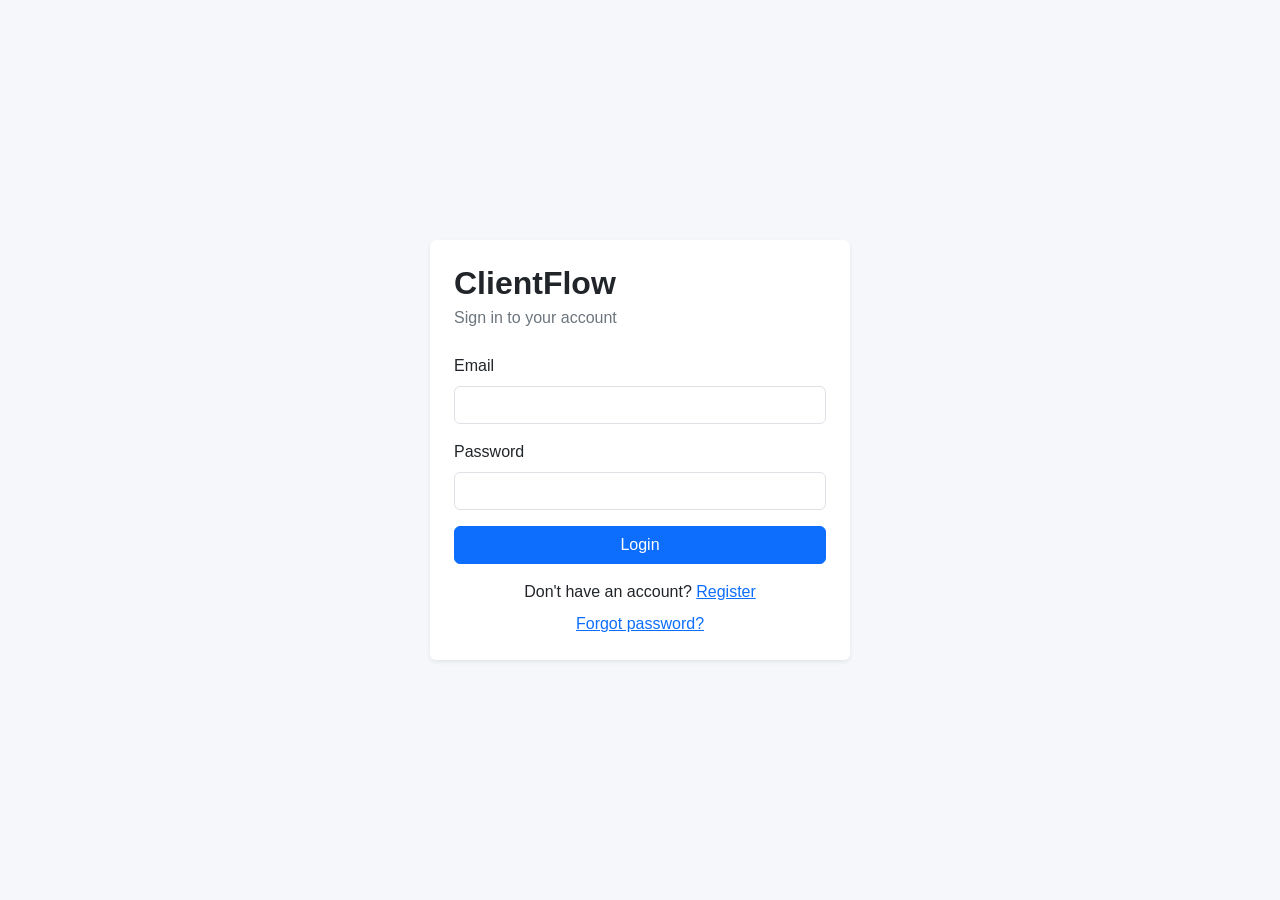
==== login.html @ 269437ae "Initial commit - ClientFlow CRM" ====
<!DOCTYPE html>
<html lang="en">
<head>
    <meta charset="UTF-8">
    <meta name="viewport" content="width=device-width, initial-scale=1.0">
    <title>ClientFlow | Login</title>
    <link href="https://cdn.jsdelivr.net/npm/bootstrap@5.3.3/dist/css/bootstrap.min.css" rel="stylesheet">
    <link rel="stylesheet" href="style.css">
</head>
<body>
    <div class="container min-vh-100 d-flex justify-content-center align-items-center">
        <div class="card border-0 shadow-sm p-4 w-100" style="max-width: 420px;">
            <h2 class="fw-bold mb-1">ClientFlow</h2>
            <p class="text-secondary mb-4">Sign in to your account</p>

            <form id="loginForm" novalidate>
                <div class="mb-3">
                    <label for="loginEmail" class="form-label">Email</label>
                    <input type="email" id="loginEmail" class="form-control" required>
                    <div class="invalid-feedback">Enter a valid email address.</div>
                </div>

                <div class="mb-3">
                    <label for="loginPassword" class="form-label">Password</label>
                    <input type="password" id="loginPassword" class="form-control" required minlength="6">
                    <div class="invalid-feedback">Enter a password of at least 6 characters.</div>
                </div>

                <div id="loginError" class="text-danger small mb-3"></div>

                <button type="submit" class="btn btn-primary w-100">Login</button>
            </form>

            <p class="text-center mt-3 mb-0">
                Don't have an account?
                <a href="register.html">Register</a>
            </p>

            <p class="text-center mt-2 mb-0">
                <a href="forgot-password.html">Forgot password?</a>
            </p>
        </div>
    </div>

    <script src="https://code.jquery.com/jquery-3.7.1.min.js"></script>
    <script src="auth.js"></script>
</body>
</html>
---- style.css ----
body {
  margin: 0;
  background-color: #f5f7fb;
  font-family: Arial, sans-serif;
  color: #212529;
}

.navbar-brand {
  letter-spacing: 0.5px;
}

.stat-card {
  background: #ffffff;
  padding: 24px;
  border-radius: 12px;
  border: 1px solid #e5e7eb;
  box-shadow: 0 3px 12px rgba(0, 0, 0, 0.04);
}

.stat-card h6 {
  color: #6b7280;
  margin-bottom: 12px;
}

.stat-card h2 {
  font-size: 32px;
  font-weight: 700;
  margin: 0;
}

#message {
  font-weight: 600;
}
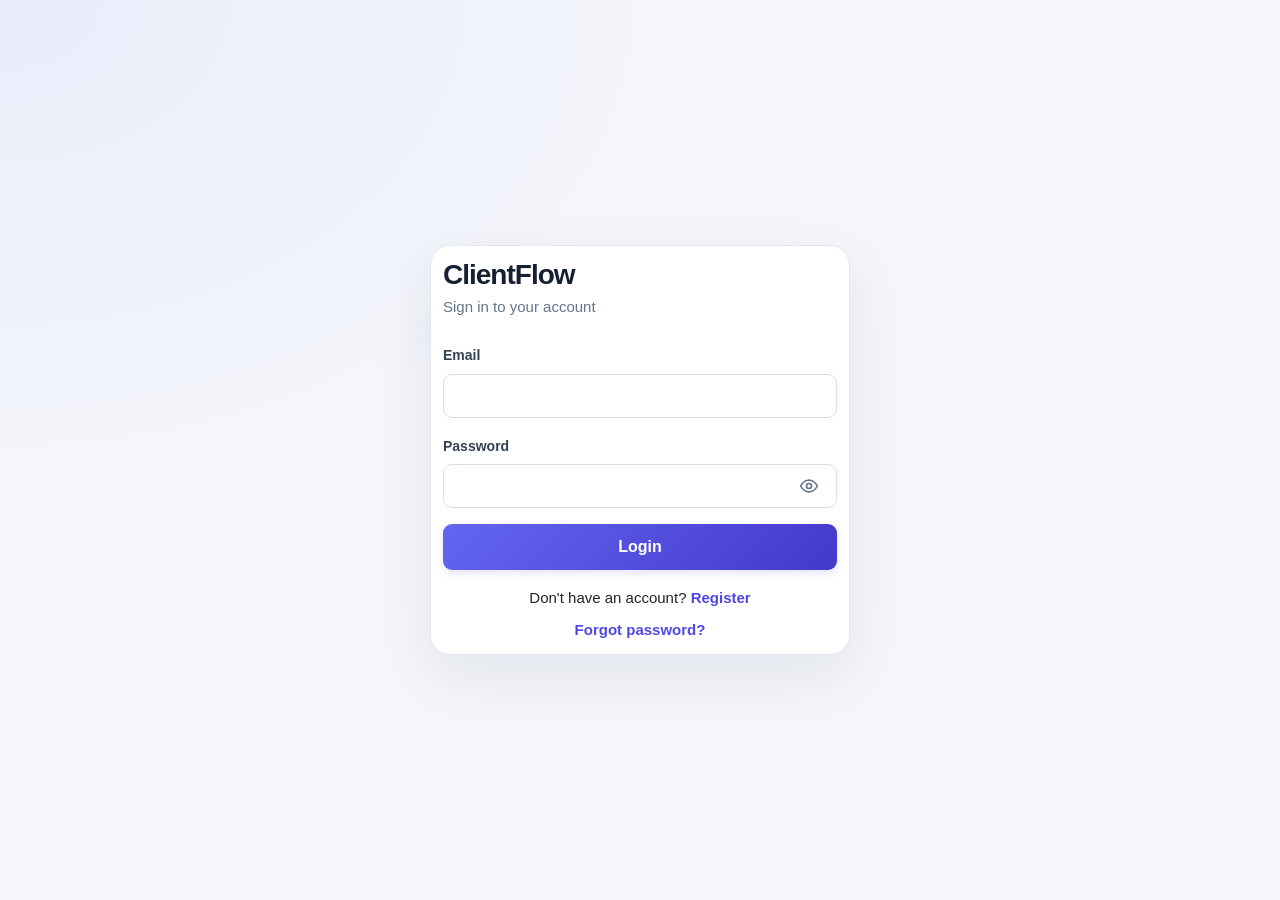
==== commit 1fa7a197: "Update authentication pages and password visibility" ====
--- a/login.html
+++ b/login.html
@@ -21,12 +21,30 @@
                     <div class="invalid-feedback">Enter a valid email address.</div>
                 </div>
 
-                <div class="mb-3">
-                    <label for="loginPassword" class="form-label">Password</label>
-                    <input type="password" id="loginPassword" class="form-control" required minlength="6">
-                    <div class="invalid-feedback">Enter a password of at least 6 characters.</div>
-                </div>
-
+<div class="mb-3">
+    <label for="loginPassword" class="form-label">Password</label>
+    <div class="password-wrapper">
+        <input
+            type="password"
+            id="loginPassword"
+            class="form-control"
+            required
+        >
+        <button
+            type="button"
+            class="password-toggle"
+            onclick="togglePassword('loginPassword', this)"
+            aria-label="Show password"
+        >
+            <svg xmlns="http://www.w3.org/2000/svg" width="20" height="20"
+                viewBox="0 0 24 24" fill="none" stroke="currentColor"
+                stroke-width="2" stroke-linecap="round" stroke-linejoin="round">
+                <path d="M2 12s3.5-7 10-7 10 7 10 7-3.5 7-10 7-10-7-10-7Z"/>
+                <circle cx="12" cy="12" r="3"/>
+            </svg>
+        </button>
+    </div>
+</div>
                 <div id="loginError" class="text-danger small mb-3"></div>
 
                 <button type="submit" class="btn btn-primary w-100">Login</button>
--- a/style.css
+++ b/style.css
@@ -1,34 +1,626 @@
+
+:root {
+    --primary: #4f46e5;
+    --primary-dark: #4338ca;
+    --page-bg: #f5f7fb;
+    --surface: #ffffff;
+    --text: #1e293b;
+    --muted: #64748b;
+    --border: #e2e8f0;
+    --radius: 14px;
+    --shadow: 0 4px 20px rgba(15, 23, 42, 0.05);
+}
+
+* {
+    box-sizing: border-box;
+}
 
 body {
-  margin: 0;
-  background-color: #f5f7fb;
-  font-family: Arial, sans-serif;
-  color: #212529;
+    margin: 0;
+    background: var(--page-bg);
+    color: var(--text);
+    font-family: Inter, "Segoe UI", Arial, sans-serif;
+    font-size: 15px;
+    line-height: 1.6;
+}
+
+a {
+    color: var(--primary);
+    text-decoration: none;
+}
+
+a:hover {
+    color: var(--primary-dark);
+}
+
+.navbar {
+    min-height: 68px;
+    background: #111827 !important;
+    box-shadow: 0 3px 14px rgba(15, 23, 42, 0.12);
 }
 
 .navbar-brand {
-  letter-spacing: 0.5px;
+    font-size: 22px;
+    letter-spacing: -0.6px;
+}
+
+.navbar .btn {
+    border-radius: 8px;
+    padding: 7px 13px;
+    font-weight: 500;
+}
+
+main.container {
+    max-width: 1200px;
+}
+
+h1,
+h2,
+h3,
+h4,
+h5,
+h6 {
+    color: #172033;
+    font-weight: 650;
+    letter-spacing: -0.35px;
+}
+
+h1 {
+    font-size: clamp(26px, 3vw, 34px);
+}
+
+h2 {
+    font-size: 23px;
+}
+
+p.text-secondary {
+    color: var(--muted) !important;
 }
 
 .stat-card {
-  background: #ffffff;
-  padding: 24px;
-  border-radius: 12px;
-  border: 1px solid #e5e7eb;
-  box-shadow: 0 3px 12px rgba(0, 0, 0, 0.04);
+    height: 100%;
+    padding: 24px;
+    background: var(--surface);
+    border: 1px solid var(--border);
+    border-radius: var(--radius);
+    box-shadow: var(--shadow);
+    transition: transform 0.2s ease, box-shadow 0.2s ease;
+}
+
+.stat-card:hover {
+    transform: translateY(-3px);
+    box-shadow: 0 10px 26px rgba(15, 23, 42, 0.08);
 }
 
 .stat-card h6 {
-  color: #6b7280;
-  margin-bottom: 12px;
+    color: var(--muted);
+    font-size: 13px;
+    font-weight: 600;
 }
 
 .stat-card h2 {
-  font-size: 32px;
-  font-weight: 700;
-  margin: 0;
-}
-
-#message {
-  font-weight: 600;
-}
+    margin: 10px 0 0;
+    color: var(--primary);
+    font-size: 32px;
+    font-weight: 750;
+}
+
+.card {
+    background: var(--surface);
+    border: 1px solid var(--border) !important;
+    border-radius: var(--radius);
+    box-shadow: var(--shadow);
+}
+
+.card-body {
+    padding: 24px;
+}
+
+.btn {
+    border-radius: 9px;
+    font-weight: 600;
+    transition: background-color 0.2s ease, transform 0.2s ease;
+}
+
+.btn-primary {
+    background: var(--primary);
+    border-color: var(--primary);
+}
+
+.btn-primary:hover,
+.btn-primary:focus {
+    background: var(--primary-dark);
+    border-color: var(--primary-dark);
+}
+
+.btn-primary:active {
+    transform: scale(0.98);
+}
+
+.btn-warning {
+    color: #422006;
+}
+
+.form-label {
+    margin-bottom: 7px;
+    color: #334155;
+    font-size: 14px;
+    font-weight: 600;
+}
+
+.form-control,
+.form-select {
+    min-height: 44px;
+    border: 1px solid #d7deea;
+    border-radius: 9px;
+    background-color: #fff;
+    color: var(--text);
+    font-size: 14px;
+}
+
+.form-control,
+.form-select,
+.form-control:focus,
+.form-select:focus {
+    box-shadow: none;
+}
+
+.form-control:focus,
+.form-select:focus {
+    border-color: var(--primary);
+    outline: 3px solid rgba(79, 70, 229, 0.12);
+}
+
+.form-control::placeholder {
+    color: #94a3b8;
+}
+
+.form-control[readonly] {
+    background: #f8fafc;
+}
+
+.table-responsive {
+    border-radius: 10px;
+}
+
+.table {
+    margin-bottom: 0;
+    color: var(--text);
+    font-size: 14px;
+}
+
+.table thead th {
+    padding: 15px 13px;
+    background: #f8fafc;
+    border-bottom: 1px solid var(--border);
+    color: #64748b;
+    font-size: 12px;
+    font-weight: 700;
+    text-transform: uppercase;
+    letter-spacing: 0.5px;
+    white-space: nowrap;
+}
+
+.table tbody td {
+    padding: 15px 13px;
+    border-color: #edf0f5;
+    vertical-align: middle;
+}
+
+.table-hover tbody tr:hover > * {
+    background: #f8faff;
+}
+
+.table .btn {
+    padding: 5px 10px;
+    font-size: 12px;
+}
+
+.modal-content {
+    overflow: hidden;
+    border: 0;
+    border-radius: 16px;
+    box-shadow: 0 20px 60px rgba(15, 23, 42, 0.18);
+}
+
+.modal-header {
+    padding: 20px 24px;
+    border-bottom: 1px solid var(--border);
+}
+
+.modal-body {
+    padding: 24px;
+}
+
+.modal-footer {
+    border-top: 1px solid var(--border);
+}
+
+#message,
+#formError,
+#editFormError,
+#profileMessage,
+#loginError,
+#registerError,
+#resetMessage,
+#resetPasswordMessage {
+    font-size: 13px;
+}
+
+#searchUser {
+    max-width: 360px;
+    margin-bottom: 18px;
+}
+
+.min-vh-100 {
+    padding-top: 30px;
+    padding-bottom: 30px;
+}
+
+.min-vh-100 .card {
+    padding: 8px;
+}
+
+.min-vh-100 .card h2 {
+    font-size: 28px;
+}
+
+.min-vh-100 .card .btn-primary {
+    min-height: 46px;
+}
+
+.invalid-feedback {
+    font-size: 12px;
+}
+
+:focus-visible {
+    outline: 3px solid rgba(79, 70, 229, 0.35);
+    outline-offset: 3px;
+}
+
+@media (max-width: 767px) {
+    main.container {
+        padding-left: 18px;
+        padding-right: 18px;
+    }
+
+    .navbar {
+        padding-left: 14px !important;
+        padding-right: 14px !important;
+        flex-wrap: wrap;
+        gap: 10px;
+    }
+
+    .navbar-brand {
+        font-size: 19px;
+    }
+
+    .stat-card {
+        padding: 19px;
+    }
+
+    .stat-card h2 {
+        font-size: 28px;
+    }
+
+    .card-body {
+        padding: 16px;
+    }
+
+    .modal-body {
+        padding: 18px;
+    }
+
+    #searchUser {
+        max-width: 100%;
+    }
+
+    .table tbody td {
+        padding: 12px 10px;
+    }
+}
+
+@media (prefers-reduced-motion: reduce) {
+    *,
+    *::before,
+    *::after {
+        scroll-behavior: auto !important;
+        transition-duration: 0.01ms !important;
+        animation-duration: 0.01ms !important;
+    }
+}
+
+
+
+
+/* Dashboard background */
+body {
+    background:
+        radial-gradient(ellipse at top left, rgba(99, 102, 241, 0.07), transparent 38%),
+        #f4f6fb;
+}
+
+/* Modern navbar */
+.navbar {
+    background: linear-gradient(110deg, #111827, #1e293b) !important;
+    padding-top: 16px;
+    padding-bottom: 16px;
+}
+
+.navbar-brand {
+    display: inline-flex;
+    align-items: center;
+    gap: 10px;
+    font-weight: 800;
+}
+
+.navbar-brand::before {
+    content: "C";
+    display: inline-grid;
+    place-items: center;
+    width: 34px;
+    height: 34px;
+    border-radius: 10px;
+    background: linear-gradient(135deg, #818cf8, #4f46e5);
+    color: white;
+    font-size: 20px;
+}
+
+/* Dashboard heading */
+main.container > h1 {
+    margin-bottom: 8px;
+    letter-spacing: -1px;
+}
+
+main.container > p {
+    font-size: 15px;
+}
+
+/* Enhanced statistic cards */
+.stat-card {
+    position: relative;
+    overflow: hidden;
+    border: 1px solid rgba(226, 232, 240, 0.85);
+    background: linear-gradient(145deg, #ffffff, #fafbff);
+}
+
+.stat-card::after {
+    content: "";
+    position: absolute;
+    right: -28px;
+    top: -32px;
+    width: 100px;
+    height: 100px;
+    border-radius: 50%;
+    background: rgba(99, 102, 241, 0.07);
+    pointer-events: none;
+}
+
+.stat-card h6 {
+    text-transform: uppercase;
+    letter-spacing: 0.8px;
+}
+
+.stat-card h2 {
+    font-size: 36px;
+    letter-spacing: -1px;
+}
+
+/* Section spacing */
+section.mt-5 {
+    margin-top: 44px !important;
+}
+
+section h2 {
+    letter-spacing: -0.7px;
+}
+
+/* Buttons */
+.btn {
+    transition: transform 0.2s ease, box-shadow 0.2s ease,
+        background-color 0.2s ease;
+}
+
+.btn-primary {
+    background: linear-gradient(135deg, #6366f1, #4338ca);
+    border: none;
+    box-shadow: 0 3px 8px rgba(79, 70, 229, 0.16);
+}
+
+.btn-primary:hover {
+    background: linear-gradient(135deg, #4f46e5, #3730a3);
+    box-shadow: 0 5px 14px rgba(79, 70, 229, 0.24);
+    transform: translateY(-1px);
+}
+
+.btn-danger {
+    box-shadow: 0 3px 8px rgba(220, 38, 38, 0.1);
+}
+
+/* Table refinement */
+.table thead th {
+    padding-top: 17px;
+    padding-bottom: 17px;
+}
+
+.table tbody tr {
+    transition: background-color 0.18s ease;
+}
+
+.table tbody tr:last-child td {
+    border-bottom: 0;
+}
+
+.table tbody td:first-child {
+    color: #64748b;
+    font-weight: 600;
+}
+
+/* Role badges for table cells */
+.role-badge {
+    display: inline-block;
+    padding: 5px 10px;
+    border-radius: 20px;
+    background: #eef2ff;
+    color: #4338ca;
+    font-size: 12px;
+    font-weight: 700;
+}
+
+.role-badge.admin {
+    background: #f3e8ff;
+    color: #7e22ce;
+}
+
+.role-badge.agent {
+    background: #dcfce7;
+    color: #166534;
+}
+
+.role-badge.user {
+    background: #e0f2fe;
+    color: #075985;
+}
+
+/* Search input */
+#searchUser {
+    min-height: 46px;
+    padding-left: 16px;
+    border-radius: 10px;
+    background: white;
+    box-shadow: 0 2px 6px rgba(15, 23, 42, 0.025);
+}
+
+/* Forms and modals */
+.form-control,
+.form-select {
+    transition: border-color 0.2s ease, background-color 0.2s ease;
+}
+
+.modal-header {
+    background: #fafbff;
+}
+
+.modal-title {
+    letter-spacing: -0.4px;
+}
+
+/* Login and registration pages */
+.min-vh-100 .card {
+    padding: 12px !important;
+    border-radius: 20px !important;
+    box-shadow: 0 20px 60px rgba(15, 23, 42, 0.08) !important;
+}
+
+.min-vh-100 .card h2 {
+    font-weight: 800;
+    letter-spacing: -1px;
+}
+
+.min-vh-100 .card .text-secondary {
+    margin-bottom: 24px;
+}
+
+.min-vh-100 .card a {
+    font-weight: 600;
+}
+
+/* Profile page */
+#profileForm {
+    margin-top: 12px;
+}
+
+#profileRole {
+    font-weight: 600;
+    color: #475569;
+}
+
+/* Feedback messages */
+#message:empty,
+#formError:empty,
+#editFormError:empty,
+#profileMessage:empty {
+    display: none;
+}
+
+/* Smooth page appearance */
+@media (prefers-reduced-motion: no-preference) {
+    main.container {
+        animation: pageEnter 0.35s ease-out;
+    }
+
+    @keyframes pageEnter {
+        from {
+            opacity: 0;
+            transform: translateY(7px);
+        }
+
+        to {
+            opacity: 1;
+            transform: translateY(0);
+        }
+    }
+}
+
+/* Small screens */
+@media (max-width: 576px) {
+    .navbar {
+        padding: 12px !important;
+    }
+
+    .navbar .text-white {
+        font-size: 12px;
+    }
+
+    .navbar .btn {
+        padding: 6px 9px;
+        font-size: 12px;
+    }
+
+    .stat-card h2 {
+        font-size: 30px;
+    }
+
+    section.mt-5 {
+        margin-top: 32px !important;
+    }
+
+    .table {
+        font-size: 13px;
+    }
+}
+
+
+.password-wrapper {
+    position: relative;
+}
+
+.password-wrapper .form-control {
+    padding-right: 48px;
+}
+
+.password-toggle {
+    position: absolute;
+    top: 50%;
+    right: 14px;
+    transform: translateY(-50%);
+    display: flex;
+    align-items: center;
+    justify-content: center;
+    padding: 4px;
+    border: none;
+    background: transparent;
+    color: #64748b;
+    cursor: pointer;
+    z-index: 2;
+}
+
+.password-toggle:hover {
+    color: #4f46e5;
+}
+
+.password-toggle:focus-visible {
+    outline: 2px solid #4f46e5;
+    outline-offset: 2px;
+    border-radius: 4px;
+}
